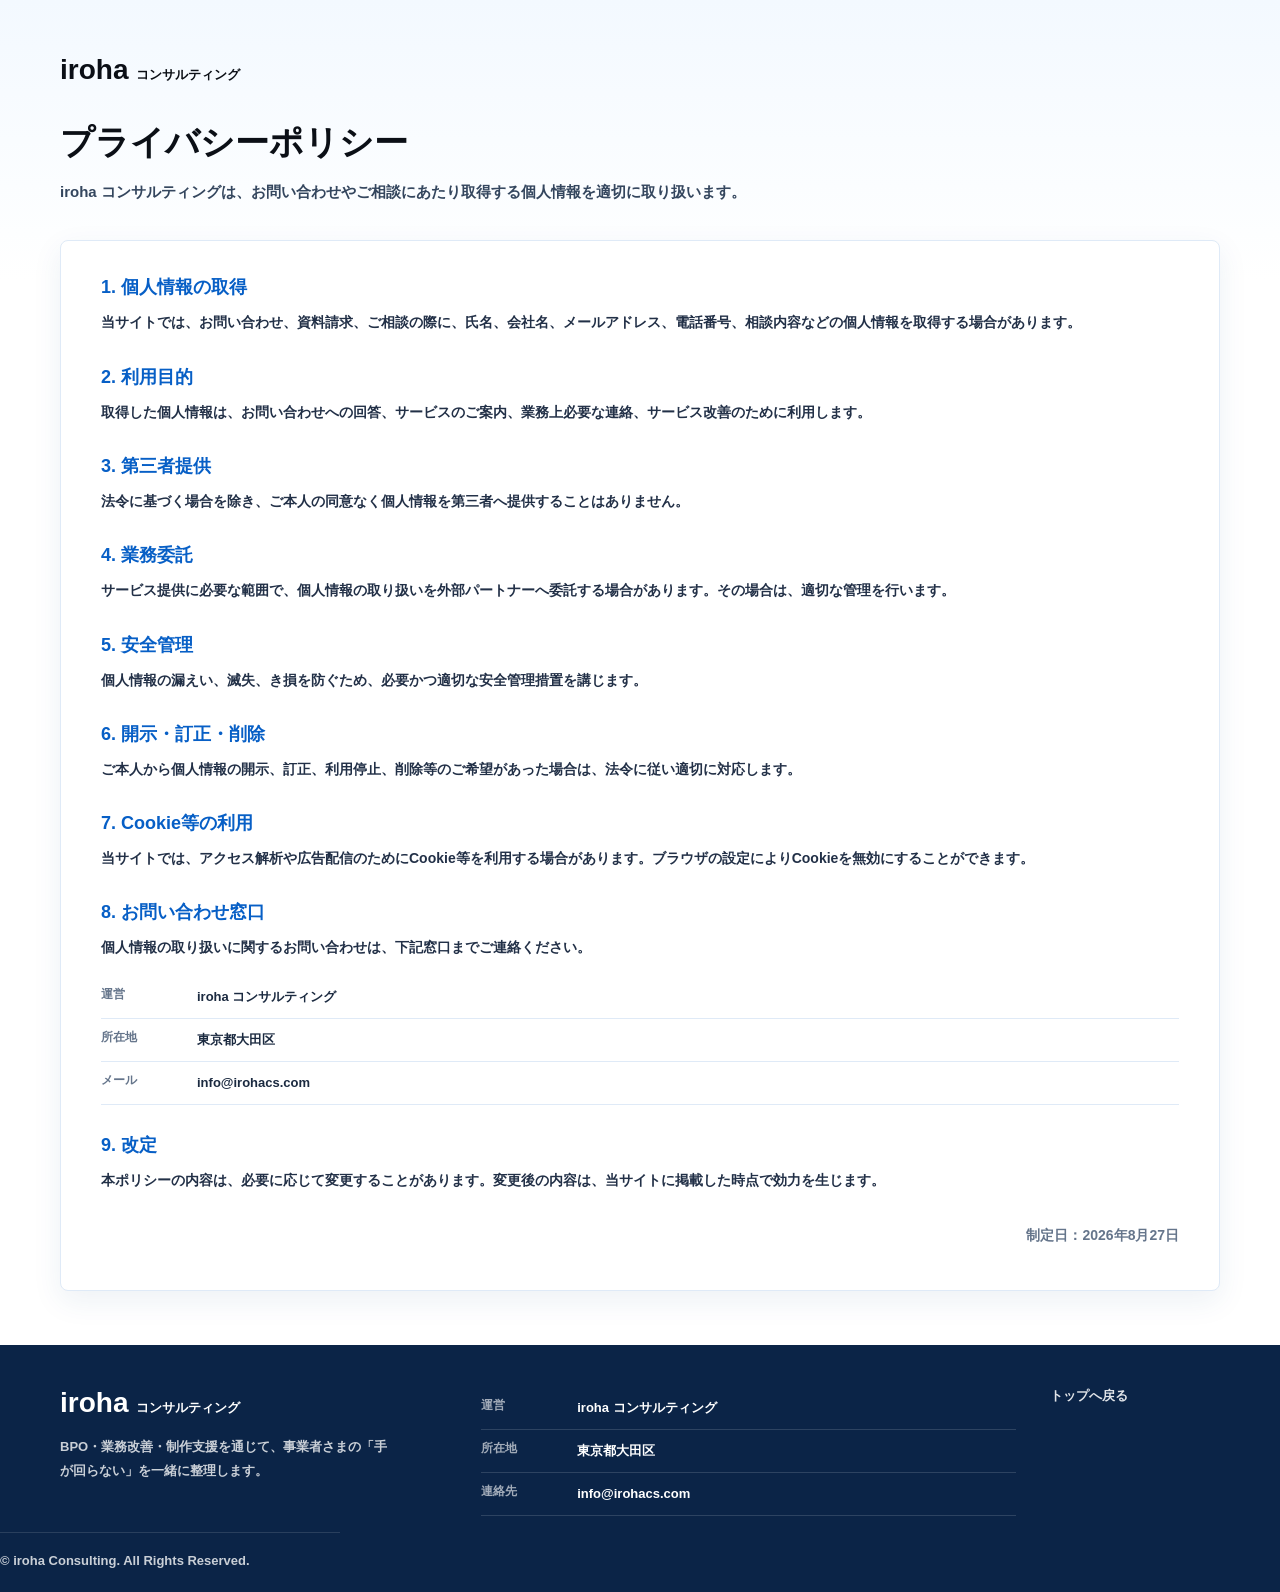
==== privacy.html @ c06291bd "Add files via upload" ====
<!doctype html>
<html lang="ja">
<head>
  <meta charset="utf-8">
  <meta name="viewport" content="width=device-width, initial-scale=1">
  <title>プライバシーポリシー | iroha コンサルティング</title>
  <script async src="https://www.googletagmanager.com/gtag/js?id=G-Z2BENWMJ21"></script>
  <script>
    window.dataLayer = window.dataLayer || [];
    function gtag(){dataLayer.push(arguments);}
    gtag('js', new Date());

    gtag('config', 'G-Z2BENWMJ21');
  </script>
  <link rel="stylesheet" href="./styles.css">
</head>
<body>
  <main class="policy-page">
    <section class="policy-hero">
      <div class="section-inner">
        <a class="policy-brand" href="./index.html">iroha <span>コンサルティング</span></a>
        <h1>プライバシーポリシー</h1>
        <p>iroha コンサルティングは、お問い合わせやご相談にあたり取得する個人情報を適切に取り扱います。</p>
      </div>
    </section>

    <section class="policy-body">
      <div class="section-inner policy-card">
        <h2>1. 個人情報の取得</h2>
        <p>当サイトでは、お問い合わせ、資料請求、ご相談の際に、氏名、会社名、メールアドレス、電話番号、相談内容などの個人情報を取得する場合があります。</p>

        <h2>2. 利用目的</h2>
        <p>取得した個人情報は、お問い合わせへの回答、サービスのご案内、業務上必要な連絡、サービス改善のために利用します。</p>

        <h2>3. 第三者提供</h2>
        <p>法令に基づく場合を除き、ご本人の同意なく個人情報を第三者へ提供することはありません。</p>

        <h2>4. 業務委託</h2>
        <p>サービス提供に必要な範囲で、個人情報の取り扱いを外部パートナーへ委託する場合があります。その場合は、適切な管理を行います。</p>

        <h2>5. 安全管理</h2>
        <p>個人情報の漏えい、滅失、き損を防ぐため、必要かつ適切な安全管理措置を講じます。</p>

        <h2>6. 開示・訂正・削除</h2>
        <p>ご本人から個人情報の開示、訂正、利用停止、削除等のご希望があった場合は、法令に従い適切に対応します。</p>

        <h2>7. Cookie等の利用</h2>
        <p>当サイトでは、アクセス解析や広告配信のためにCookie等を利用する場合があります。ブラウザの設定によりCookieを無効にすることができます。</p>

        <h2>8. お問い合わせ窓口</h2>
        <p>個人情報の取り扱いに関するお問い合わせは、下記窓口までご連絡ください。</p>
        <dl class="policy-contact">
          <div>
            <dt>運営</dt>
            <dd>iroha コンサルティング</dd>
          </div>
          <div>
            <dt>所在地</dt>
            <dd>東京都大田区</dd>
          </div>
          <div>
            <dt>メール</dt>
            <dd><a href="mailto:info@irohacs.com">info@irohacs.com</a></dd>
          </div>
        </dl>

        <h2>9. 改定</h2>
        <p>本ポリシーの内容は、必要に応じて変更することがあります。変更後の内容は、当サイトに掲載した時点で効力を生じます。</p>

        <p class="policy-date">制定日：2026年8月27日</p>
      </div>
    </section>
  </main>

  <footer class="site-footer">
    <div class="section-inner footer-grid">
      <div>
        <a class="footer-brand" href="./index.html">iroha <span>コンサルティング</span></a>
        <p>BPO・業務改善・制作支援を通じて、事業者さまの「手が回らない」を一緒に整理します。</p>
      </div>
      <dl class="company-list">
        <div>
          <dt>運営</dt>
          <dd>iroha コンサルティング</dd>
        </div>
        <div>
          <dt>所在地</dt>
          <dd>東京都大田区</dd>
        </div>
        <div>
          <dt>連絡先</dt>
          <dd><a href="mailto:info@irohacs.com">info@irohacs.com</a></dd>
        </div>
      </dl>
      <nav class="footer-links" aria-label="フッターナビゲーション">
        <a href="./index.html">トップへ戻る</a>
      </nav>
    </div>
    <p class="copyright">© iroha Consulting. All Rights Reserved.</p>
  </footer>
</body>
</html>
---- styles.css ----
:root {
  --blue: #075fc6;
  --blue-dark: #064ca2;
  --green: #3db565;
  --ink: #0b0f16;
  --muted: #5f6f85;
  --line: #dfeaf7;
  --soft: #f5faff;
  --yellow: #ffd565;
}

* {
  box-sizing: border-box;
}

body {
  margin: 0;
  color: var(--ink);
  background: #fff;
  font-family: -apple-system, BlinkMacSystemFont, "Hiragino Kaku Gothic ProN", "Yu Gothic", "YuGothic", "Noto Sans JP", sans-serif;
  letter-spacing: 0;
}

a {
  color: inherit;
  text-decoration: none;
}

.site-header {
  position: sticky;
  top: 0;
  z-index: 20;
  display: flex;
  align-items: center;
  gap: 32px;
  min-height: 72px;
  padding: 0 42px;
  background: rgba(255, 255, 255, .92);
  border-bottom: 1px solid rgba(222, 232, 246, .7);
  backdrop-filter: blur(14px);
}

.brand {
  display: inline-flex;
  align-items: baseline;
  gap: 8px;
  min-width: max-content;
}

.brand-main {
  font-size: 28px;
  font-weight: 800;
}

.brand-sub {
  font-size: 13px;
  font-weight: 700;
}

.nav {
  display: flex;
  align-items: center;
  justify-content: center;
  gap: 46px;
  width: 100%;
  font-size: 13px;
  font-weight: 700;
}

.nav a {
  position: relative;
  padding: 28px 0;
}

.nav a:first-child::after {
  position: absolute;
  right: 12px;
  bottom: 0;
  left: 12px;
  height: 3px;
  content: "";
  background: var(--blue);
  border-radius: 999px 999px 0 0;
}

.header-cta,
.hero-button {
  display: inline-flex;
  align-items: center;
  justify-content: center;
  min-height: 46px;
  padding: 0 26px;
  color: #fff;
  font-size: 14px;
  font-weight: 800;
  white-space: nowrap;
  background: linear-gradient(180deg, #0d6ee4, #0053bc);
  border-radius: 999px;
  box-shadow: 0 10px 26px rgba(6, 93, 201, .24);
}

.header-cta span {
  margin-left: 10px;
  font-size: 8px;
}

.hero {
  max-width: 1240px;
  margin: 0 auto;
  padding: 0 40px;
}

.breadcrumb {
  margin-bottom: 10px;
  color: #40516a;
  font-size: 12px;
  font-weight: 700;
}

.hero-crop {
  position: relative;
  overflow: hidden;
  aspect-ratio: 2033 / 690;
}

.hero-image {
  display: block;
  width: 100%;
  height: auto;
  transform: translateY(-5.4%);
}

.image-link {
  position: absolute;
  display: block;
  border-radius: 999px;
}

.image-link:focus-visible {
  outline: 3px solid rgba(255, 213, 101, .9);
  outline-offset: 3px;
}

.hero-consult-link {
  left: 3.7%;
  top: 79.3%;
  width: 20.4%;
  height: 10.8%;
}

.hero-download-link {
  left: 26%;
  top: 79.3%;
  width: 21.5%;
  height: 10.8%;
}

.section-band {
  background: linear-gradient(180deg, #eef7ff 0%, #fff 54%);
}

.section-inner {
  width: min(1160px, calc(100% - 48px));
  margin: 0 auto;
}

.intro {
  padding: 30px 0 28px;
  text-align: center;
}

.intro h1,
.services h2,
.reasons h2,
.other-services h2 {
  margin: 0;
  font-size: 25px;
  line-height: 1.45;
  font-weight: 900;
}

.intro h1 span {
  color: var(--blue);
  text-decoration: underline;
  text-decoration-color: var(--yellow);
  text-decoration-thickness: 8px;
  text-underline-offset: -3px;
}

.intro p {
  margin: 14px auto 26px;
  font-size: 15px;
  font-weight: 700;
  line-height: 1.8;
}

.step-grid {
  display: grid;
  grid-template-columns: repeat(3, minmax(0, 1fr));
  gap: 12px;
}

.step-card {
  overflow: hidden;
  background: #fff;
  border: 1px solid var(--line);
  border-radius: 8px;
  box-shadow: 0 8px 24px rgba(26, 75, 122, .08);
}

.step-card img {
  display: block;
  width: 100%;
  height: 176px;
  object-fit: cover;
}

.services {
  padding: 12px 0 36px;
}

.services-layout {
  display: grid;
  grid-template-columns: minmax(0, 1fr) 300px;
  gap: 32px;
  align-items: center;
}

.services h2,
.reasons h2,
.other-services h2 {
  margin-bottom: 20px;
  text-align: center;
  font-size: 20px;
  text-decoration: underline;
  text-decoration-color: var(--yellow);
  text-decoration-thickness: 7px;
  text-underline-offset: -3px;
}

.service-grid {
  display: grid;
  grid-template-columns: repeat(5, minmax(0, 1fr));
  gap: 10px;
}

.service-grid article {
  display: grid;
  place-items: center;
  min-height: 94px;
  padding: 14px 8px;
  text-align: center;
  background: #fff;
  border: 1px solid var(--line);
  border-radius: 8px;
  box-shadow: 0 7px 20px rgba(26, 75, 122, .06);
}

.icon,
.reason-icon {
  display: grid;
  place-items: center;
  width: 38px;
  height: 38px;
  margin-bottom: 7px;
  color: var(--blue);
  font-size: 28px;
  line-height: 1;
}

.service-grid strong {
  font-size: 12px;
  line-height: 1.5;
}

.talk {
  position: relative;
  display: grid;
  place-items: center;
  min-height: 220px;
  overflow: hidden;
}

.talk-art {
  display: none;
}

.bubble {
  position: relative;
  z-index: 2;
  display: inline-block;
  margin: 0;
  padding: 26px 28px;
  font-size: 15px;
  font-weight: 800;
  line-height: 1.9;
  text-align: center;
  background: #fff;
  border: 1.5px solid #111;
  border-radius: 50%;
}

.reasons {
  padding: 22px 0 36px;
  background: linear-gradient(180deg, #fff, #f4fbff);
}

.reason-grid {
  display: grid;
  grid-template-columns: repeat(4, minmax(0, 1fr));
  gap: 12px;
}

.reason-grid article {
  min-height: 132px;
  padding: 22px 20px 18px;
  background: #fff;
  border: 1px solid var(--line);
  border-radius: 8px;
  box-shadow: 0 7px 20px rgba(26, 75, 122, .06);
}

.reason-grid h3 {
  margin: 0 0 6px;
  color: var(--blue);
  font-size: 15px;
}

.reason-grid p {
  margin: 0 0 12px;
  font-size: 12px;
  font-weight: 700;
  line-height: 1.75;
}

.reason-grid small {
  display: inline-flex;
  padding: 3px 11px;
  font-size: 10px;
  font-weight: 900;
  background: var(--yellow);
  border-radius: 999px;
}

.other-services {
  padding: 28px 0 44px;
}

.other-lead {
  max-width: 760px;
  margin: -8px auto 22px;
  color: #26364a;
  font-size: 14px;
  font-weight: 700;
  line-height: 1.9;
  text-align: center;
}

.other-grid {
  display: grid;
  grid-template-columns: repeat(5, minmax(0, 1fr));
  gap: 12px;
}

.other-grid article {
  min-height: 168px;
  padding: 22px 16px 18px;
  background:
    linear-gradient(180deg, rgba(255, 247, 222, .55), rgba(255, 255, 255, 0) 58%),
    #fff;
  border: 1px solid var(--line);
  border-radius: 8px;
  box-shadow: 0 7px 20px rgba(26, 75, 122, .06);
}

.other-icon {
  display: grid;
  place-items: center;
  width: 44px;
  height: 44px;
  margin-bottom: 12px;
  color: var(--blue);
  font-size: 22px;
  font-weight: 900;
  line-height: 1;
  border: 2px solid #cbe0fb;
  border-radius: 50%;
}

.other-grid h3 {
  margin: 0 0 8px;
  color: var(--blue);
  font-size: 15px;
}

.other-grid p {
  margin: 0;
  color: #223047;
  font-size: 12px;
  font-weight: 700;
  line-height: 1.75;
}

.bottom-cta {
  padding: 0 0 44px;
}

.bottom-cta img {
  display: block;
  width: 100%;
  height: auto;
  border-radius: 8px;
}

.cta-panel {
  position: relative;
}

.cta-consult-link {
  left: 26.8%;
  top: 57.1%;
  width: 29%;
  height: 16.2%;
}

.cta-line-link {
  left: 58%;
  top: 58.8%;
  width: 25.2%;
  height: 15%;
}

.image-link.is-disabled {
  cursor: default;
  pointer-events: none;
}

.site-footer {
  padding: 42px 0 18px;
  color: #fff;
  background: #0b2447;
}

.footer-grid {
  display: grid;
  grid-template-columns: 1.05fr 1.45fr auto;
  gap: 34px;
  align-items: start;
}

.footer-brand,
.policy-brand {
  display: inline-flex;
  align-items: baseline;
  gap: 8px;
  font-size: 28px;
  font-weight: 900;
}

.footer-brand span,
.policy-brand span {
  font-size: 13px;
  font-weight: 800;
}

.site-footer p {
  max-width: 340px;
  margin: 16px 0 0;
  color: rgba(255, 255, 255, .78);
  font-size: 13px;
  font-weight: 700;
  line-height: 1.9;
}

.company-list,
.policy-contact {
  margin: 0;
}

.company-list div,
.policy-contact div {
  display: grid;
  grid-template-columns: 82px 1fr;
  gap: 14px;
  padding: 10px 0;
  border-bottom: 1px solid rgba(255, 255, 255, .14);
}

.company-list dt,
.policy-contact dt {
  color: rgba(255, 255, 255, .62);
  font-size: 12px;
  font-weight: 800;
}

.company-list dd,
.policy-contact dd {
  margin: 0;
  font-size: 13px;
  font-weight: 800;
  line-height: 1.7;
}

.footer-links {
  display: grid;
  gap: 12px;
  min-width: 170px;
  font-size: 13px;
  font-weight: 800;
}

.footer-links a {
  color: rgba(255, 255, 255, .88);
}

.copyright {
  width: min(1160px, calc(100% - 48px));
  margin: 26px auto 0;
  padding-top: 16px;
  color: rgba(255, 255, 255, .55);
  font-size: 11px;
  font-weight: 700;
  border-top: 1px solid rgba(255, 255, 255, .12);
}

.policy-page {
  background: linear-gradient(180deg, #f3f9ff 0, #fff 280px);
}

.policy-hero {
  padding: 54px 0 34px;
}

.policy-brand {
  margin-bottom: 34px;
  color: var(--ink);
}

.policy-hero h1 {
  margin: 0 0 12px;
  font-size: 34px;
  line-height: 1.35;
}

.policy-hero p {
  max-width: 760px;
  margin: 0;
  color: #34465e;
  font-size: 15px;
  font-weight: 700;
  line-height: 1.9;
}

.policy-body {
  padding: 0 0 54px;
}

.policy-card {
  padding: 34px 40px 40px;
  background: #fff;
  border: 1px solid var(--line);
  border-radius: 8px;
  box-shadow: 0 10px 30px rgba(26, 75, 122, .08);
}

.policy-card h2 {
  margin: 28px 0 10px;
  color: var(--blue);
  font-size: 18px;
}

.policy-card h2:first-child {
  margin-top: 0;
}

.policy-card p {
  margin: 0;
  color: #223047;
  font-size: 14px;
  font-weight: 700;
  line-height: 1.95;
}

.policy-card .policy-contact {
  margin: 14px 0 0;
}

.policy-card .policy-contact div {
  border-bottom-color: var(--line);
}

.policy-card .policy-contact dt {
  color: #65758b;
}

.policy-card .policy-contact dd {
  color: #1b2a40;
}

.policy-date {
  margin-top: 28px !important;
  color: #65758b !important;
  text-align: right;
}

@media (max-width: 980px) {
  .site-header {
    flex-wrap: wrap;
    gap: 14px;
    padding: 14px 22px;
  }

  .nav {
    order: 3;
    justify-content: flex-start;
    gap: 24px;
    overflow-x: auto;
    font-size: 12px;
  }

  .nav a {
    padding: 8px 0 12px;
  }

  .hero {
    padding: 16px 18px 0;
  }

  .step-grid {
    grid-template-columns: 1fr;
  }

  .step-card img {
    height: auto;
  }

  .services-layout {
    grid-template-columns: 1fr;
  }

  .service-grid,
  .reason-grid,
  .other-grid {
    grid-template-columns: repeat(2, minmax(0, 1fr));
  }

  .talk {
    display: none;
  }

  .footer-grid {
    grid-template-columns: 1fr;
  }
}

@media (max-width: 640px) {
  .brand-main {
    font-size: 24px;
  }

  .header-cta {
    width: 100%;
  }

  .section-inner {
    width: min(100% - 28px, 1160px);
  }

  .intro h1 {
    font-size: 20px;
  }

  .intro p {
    font-size: 13px;
  }

  .service-grid,
  .reason-grid,
  .other-grid {
    grid-template-columns: 1fr;
  }

  .policy-card {
    padding: 26px 20px 30px;
  }

  .company-list div,
  .policy-contact div {
    grid-template-columns: 1fr;
    gap: 4px;
  }
}
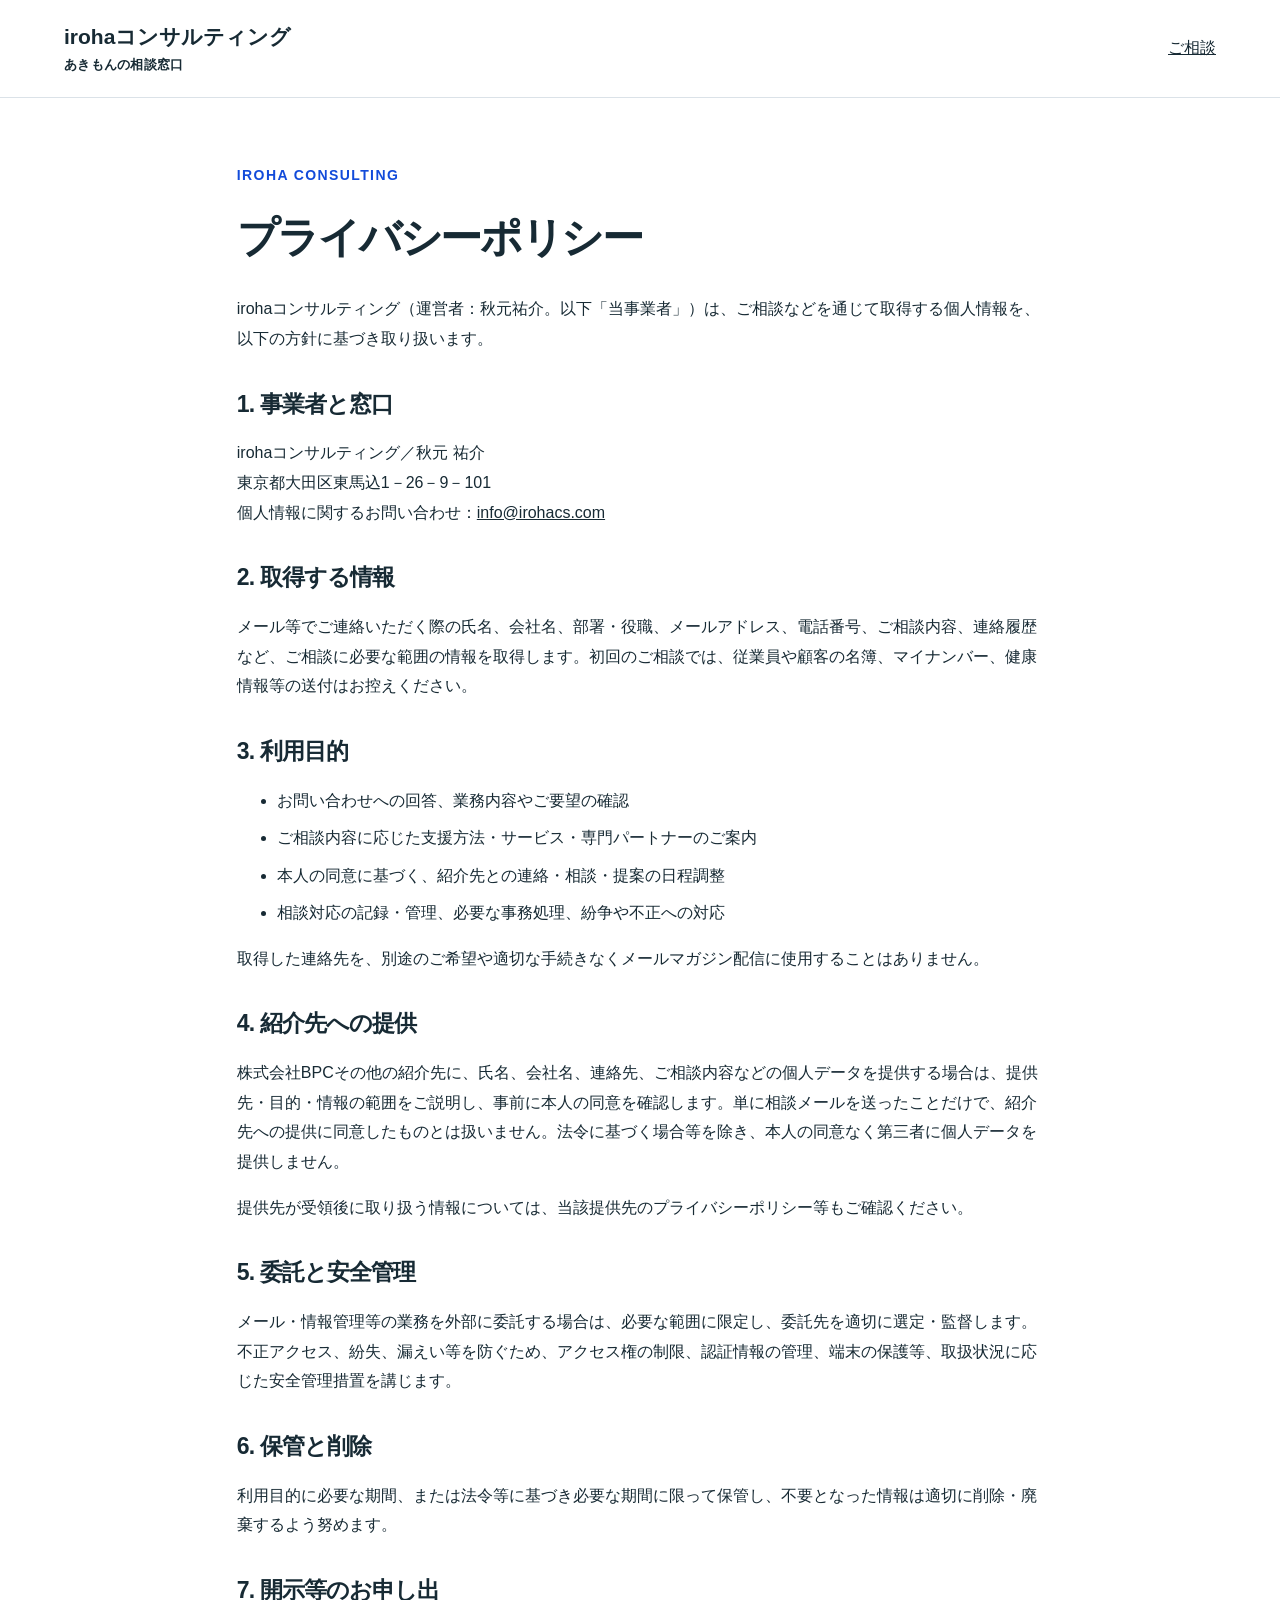
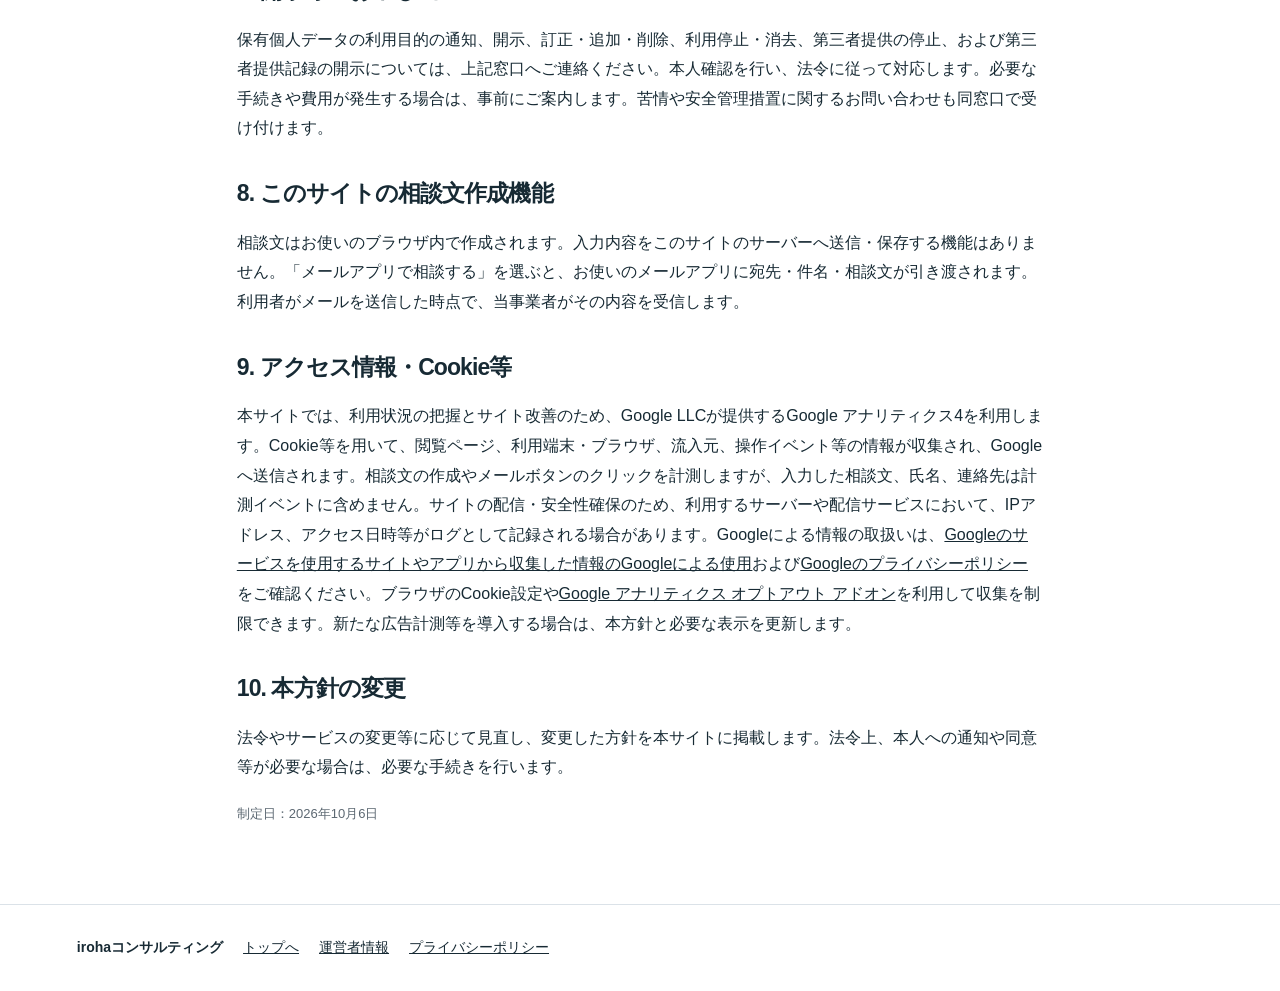
==== commit bd4ef22c: "Add files via upload" ====
--- a/privacy.html
+++ b/privacy.html
@@ -1,102 +1,19 @@
-<!doctype html>
-<html lang="ja">
-<head>
-  <meta charset="utf-8">
-  <meta name="viewport" content="width=device-width, initial-scale=1">
-  <title>プライバシーポリシー | iroha コンサルティング</title>
-  <script async src="https://www.googletagmanager.com/gtag/js?id=G-Z2BENWMJ21"></script>
-  <script>
-    window.dataLayer = window.dataLayer || [];
-    function gtag(){dataLayer.push(arguments);}
-    gtag('js', new Date());
-
-    gtag('config', 'G-Z2BENWMJ21');
-  </script>
-  <link rel="stylesheet" href="./styles.css">
-</head>
-<body>
-  <main class="policy-page">
-    <section class="policy-hero">
-      <div class="section-inner">
-        <a class="policy-brand" href="./index.html">iroha <span>コンサルティング</span></a>
-        <h1>プライバシーポリシー</h1>
-        <p>iroha コンサルティングは、お問い合わせやご相談にあたり取得する個人情報を適切に取り扱います。</p>
-      </div>
-    </section>
-
-    <section class="policy-body">
-      <div class="section-inner policy-card">
-        <h2>1. 個人情報の取得</h2>
-        <p>当サイトでは、お問い合わせ、資料請求、ご相談の際に、氏名、会社名、メールアドレス、電話番号、相談内容などの個人情報を取得する場合があります。</p>
-
-        <h2>2. 利用目的</h2>
-        <p>取得した個人情報は、お問い合わせへの回答、サービスのご案内、業務上必要な連絡、サービス改善のために利用します。</p>
-
-        <h2>3. 第三者提供</h2>
-        <p>法令に基づく場合を除き、ご本人の同意なく個人情報を第三者へ提供することはありません。</p>
-
-        <h2>4. 業務委託</h2>
-        <p>サービス提供に必要な範囲で、個人情報の取り扱いを外部パートナーへ委託する場合があります。その場合は、適切な管理を行います。</p>
-
-        <h2>5. 安全管理</h2>
-        <p>個人情報の漏えい、滅失、き損を防ぐため、必要かつ適切な安全管理措置を講じます。</p>
-
-        <h2>6. 開示・訂正・削除</h2>
-        <p>ご本人から個人情報の開示、訂正、利用停止、削除等のご希望があった場合は、法令に従い適切に対応します。</p>
-
-        <h2>7. Cookie等の利用</h2>
-        <p>当サイトでは、アクセス解析や広告配信のためにCookie等を利用する場合があります。ブラウザの設定によりCookieを無効にすることができます。</p>
-
-        <h2>8. お問い合わせ窓口</h2>
-        <p>個人情報の取り扱いに関するお問い合わせは、下記窓口までご連絡ください。</p>
-        <dl class="policy-contact">
-          <div>
-            <dt>運営</dt>
-            <dd>iroha コンサルティング</dd>
-          </div>
-          <div>
-            <dt>所在地</dt>
-            <dd>東京都大田区</dd>
-          </div>
-          <div>
-            <dt>メール</dt>
-            <dd><a href="mailto:info@irohacs.com">info@irohacs.com</a></dd>
-          </div>
-        </dl>
-
-        <h2>9. 改定</h2>
-        <p>本ポリシーの内容は、必要に応じて変更することがあります。変更後の内容は、当サイトに掲載した時点で効力を生じます。</p>
-
-        <p class="policy-date">制定日：2026年8月27日</p>
-      </div>
-    </section>
-  </main>
-
-  <footer class="site-footer">
-    <div class="section-inner footer-grid">
-      <div>
-        <a class="footer-brand" href="./index.html">iroha <span>コンサルティング</span></a>
-        <p>BPO・業務改善・制作支援を通じて、事業者さまの「手が回らない」を一緒に整理します。</p>
-      </div>
-      <dl class="company-list">
-        <div>
-          <dt>運営</dt>
-          <dd>iroha コンサルティング</dd>
-        </div>
-        <div>
-          <dt>所在地</dt>
-          <dd>東京都大田区</dd>
-        </div>
-        <div>
-          <dt>連絡先</dt>
-          <dd><a href="mailto:info@irohacs.com">info@irohacs.com</a></dd>
-        </div>
-      </dl>
-      <nav class="footer-links" aria-label="フッターナビゲーション">
-        <a href="./index.html">トップへ戻る</a>
-      </nav>
-    </div>
-    <p class="copyright">© iroha Consulting. All Rights Reserved.</p>
-  </footer>
-</body>
-</html>
+<!doctype html><html lang="ja"><head><!-- Google tag (gtag.js) -->
+<script async src="https://www.googletagmanager.com/gtag/js?id=G-Z2BENWMJ21"></script>
+<script>
+window.dataLayer = window.dataLayer || [];
+function gtag(){dataLayer.push(arguments);}
+gtag('js', new Date());
+gtag('config', 'G-Z2BENWMJ21');
+</script>
+<meta charset="utf-8"><meta name="viewport" content="width=device-width,initial-scale=1"><title>プライバシーポリシー｜irohaコンサルティング</title><link rel="icon" href="favicon.svg"><link rel="stylesheet" href="style.css"><link rel="canonical" href="https://irohacs.com/bpo/privacy.html"></head><body><header><a class="brand" href="index.html">irohaコンサルティング<span>あきもんの相談窓口</span></a><a href="index.html#consult">ご相談</a></header><main class="legal"><p class="eyebrow">IROHA CONSULTING</p><h1>プライバシーポリシー</h1><p>irohaコンサルティング（運営者：秋元祐介。以下「当事業者」）は、ご相談などを通じて取得する個人情報を、以下の方針に基づき取り扱います。</p>
+<h2>1. 事業者と窓口</h2><p>irohaコンサルティング／秋元 祐介<br>東京都大田区東馬込1－26－9－101<br>個人情報に関するお問い合わせ：<a href="mailto:info@irohacs.com">info@irohacs.com</a></p>
+<h2>2. 取得する情報</h2><p>メール等でご連絡いただく際の氏名、会社名、部署・役職、メールアドレス、電話番号、ご相談内容、連絡履歴など、ご相談に必要な範囲の情報を取得します。初回のご相談では、従業員や顧客の名簿、マイナンバー、健康情報等の送付はお控えください。</p>
+<h2>3. 利用目的</h2><ul><li>お問い合わせへの回答、業務内容やご要望の確認</li><li>ご相談内容に応じた支援方法・サービス・専門パートナーのご案内</li><li>本人の同意に基づく、紹介先との連絡・相談・提案の日程調整</li><li>相談対応の記録・管理、必要な事務処理、紛争や不正への対応</li></ul><p>取得した連絡先を、別途のご希望や適切な手続きなくメールマガジン配信に使用することはありません。</p>
+<h2>4. 紹介先への提供</h2><p>株式会社BPCその他の紹介先に、氏名、会社名、連絡先、ご相談内容などの個人データを提供する場合は、提供先・目的・情報の範囲をご説明し、事前に本人の同意を確認します。単に相談メールを送ったことだけで、紹介先への提供に同意したものとは扱いません。法令に基づく場合等を除き、本人の同意なく第三者に個人データを提供しません。</p><p>提供先が受領後に取り扱う情報については、当該提供先のプライバシーポリシー等もご確認ください。</p>
+<h2>5. 委託と安全管理</h2><p>メール・情報管理等の業務を外部に委託する場合は、必要な範囲に限定し、委託先を適切に選定・監督します。不正アクセス、紛失、漏えい等を防ぐため、アクセス権の制限、認証情報の管理、端末の保護等、取扱状況に応じた安全管理措置を講じます。</p>
+<h2>6. 保管と削除</h2><p>利用目的に必要な期間、または法令等に基づき必要な期間に限って保管し、不要となった情報は適切に削除・廃棄するよう努めます。</p>
+<h2>7. 開示等のお申し出</h2><p>保有個人データの利用目的の通知、開示、訂正・追加・削除、利用停止・消去、第三者提供の停止、および第三者提供記録の開示については、上記窓口へご連絡ください。本人確認を行い、法令に従って対応します。必要な手続きや費用が発生する場合は、事前にご案内します。苦情や安全管理措置に関するお問い合わせも同窓口で受け付けます。</p>
+<h2>8. このサイトの相談文作成機能</h2><p>相談文はお使いのブラウザ内で作成されます。入力内容をこのサイトのサーバーへ送信・保存する機能はありません。「メールアプリで相談する」を選ぶと、お使いのメールアプリに宛先・件名・相談文が引き渡されます。利用者がメールを送信した時点で、当事業者がその内容を受信します。</p>
+<h2>9. アクセス情報・Cookie等</h2><p>本サイトでは、利用状況の把握とサイト改善のため、Google LLCが提供するGoogle アナリティクス4を利用します。Cookie等を用いて、閲覧ページ、利用端末・ブラウザ、流入元、操作イベント等の情報が収集され、Googleへ送信されます。相談文の作成やメールボタンのクリックを計測しますが、入力した相談文、氏名、連絡先は計測イベントに含めません。サイトの配信・安全性確保のため、利用するサーバーや配信サービスにおいて、IPアドレス、アクセス日時等がログとして記録される場合があります。Googleによる情報の取扱いは、<a href="https://policies.google.com/technologies/partner-sites?hl=ja" target="_blank" rel="noopener">Googleのサービスを使用するサイトやアプリから収集した情報のGoogleによる使用</a>および<a href="https://policies.google.com/privacy?hl=ja" target="_blank" rel="noopener">Googleのプライバシーポリシー</a>をご確認ください。ブラウザのCookie設定や<a href="https://tools.google.com/dlpage/gaoptout?hl=ja" target="_blank" rel="noopener">Google アナリティクス オプトアウト アドオン</a>を利用して収集を制限できます。新たな広告計測等を導入する場合は、本方針と必要な表示を更新します。</p>
+<h2>10. 本方針の変更</h2><p>法令やサービスの変更等に応じて見直し、変更した方針を本サイトに掲載します。法令上、本人への通知や同意等が必要な場合は、必要な手続きを行います。</p><p class="note">制定日：2026年10月6日</p></main><footer><b>irohaコンサルティング</b><a href="index.html">トップへ</a><a href="operator.html">運営者情報</a><a href="privacy.html">プライバシーポリシー</a></footer></body></html>
--- a/style.css
+++ b/style.css
@@ -0,0 +1,3 @@
+:root{--ink:#172a34;--blue:#124bda;--yellow:#f8ef59;--line:#dbe2e8}*{box-sizing:border-box}html{scroll-behavior:smooth;scroll-padding-top:100px}body{margin:0;color:var(--ink);background:#fff;font-family:"Noto Sans JP","Yu Gothic",Meiryo,sans-serif;line-height:1.85}a{color:inherit}header{display:flex;align-items:center;gap:36px;padding:22px 5%;border-bottom:1px solid var(--line);background:#fff}.brand{text-decoration:none;font-size:21px;font-weight:900;line-height:1.4;margin-right:auto}.brand span{display:block;font-size:11px;letter-spacing:.18em;margin-top:5px}.nav{font-size:14px;text-decoration:none}.button{display:inline-flex;justify-content:center;align-items:center;background:var(--blue);color:#fff;border:0;border-radius:5px;padding:17px 26px;text-decoration:none;font:700 16px/1.6 inherit;cursor:pointer;min-height:52px}.button.small{font-size:14px;padding:11px 18px}.button:hover{background:#0d36a0}section{padding:84px max(6%,calc((100vw - 1180px)/2))}.hero{display:grid;grid-template-columns:1.15fr 1fr;gap:65px;padding-top:68px;padding-bottom:70px;background:linear-gradient(115deg,#fff 62%,#f0f5ff 62%)}.eyebrow{font-weight:700;font-size:14px;letter-spacing:.1em;color:var(--blue);margin:0 0 20px}h1{font-size:clamp(36px,4.2vw,62px);line-height:1.45;letter-spacing:-.055em;margin:0 0 25px;font-weight:900}.marker{background:linear-gradient(transparent 73%,var(--yellow) 73%)}.lead{font-size:17px;margin-bottom:28px}.note{font-size:13px;color:#5c6872;margin-top:20px}.board{align-self:center;background:var(--ink);padding:28px;transform:rotate(2deg);box-shadow:14px 17px 0 #dbe5f7;border-radius:8px;color:#fff}.board-head{display:flex;justify-content:space-between;font-size:16px;margin-bottom:22px}.board-head span{color:var(--yellow);font-size:12px;letter-spacing:.1em}.task{color:var(--ink);background:#fff;margin-top:14px;padding:20px;border-radius:3px;position:relative}.task b{display:block;font-size:19px}.task span{display:block;font-size:14px;color:#5c6872}.task em{display:block;text-align:right;font-size:14px;color:#ba4222;font-style:normal;font-weight:700;margin-top:7px}.board-bottom{font-size:24px;line-height:1.6;font-weight:800;padding-top:23px;color:var(--yellow)}.strip{display:flex;justify-content:center;flex-wrap:wrap;gap:15px 45px;background:var(--blue);color:#fff;padding:22px;font-weight:700;font-size:15px}h2{font-size:clamp(27px,3vw,42px);line-height:1.6;letter-spacing:-.04em;margin:0 0 22px}.intro{color:#586570;margin-bottom:35px}.grid{display:grid;grid-template-columns:repeat(2,1fr);gap:20px}.grid article{border:1px solid var(--line);padding:28px;position:relative}.num{font:700 14px monospace;color:var(--blue)}h3{font-size:20px;margin:10px 0}.grid p{font-size:16px;color:#53616b}.tag{font-size:13px;font-weight:700;background:#eff3fc;padding:5px 12px}.dark{background:var(--ink);color:#fff}.dark .eyebrow{color:var(--yellow)}.role{display:grid;grid-template-columns:1fr 1fr;gap:65px;margin-top:36px}.name{font-size:30px;font-weight:800;margin:0 0 20px}.name span{font-size:16px;margin-left:12px}.partner{border-left:3px solid var(--yellow);padding-left:28px}.partner>span{font-size:13px;color:#c0ccd2}.partner a{font-size:14px}.dark .note{color:#bdc9d1}.steps{display:grid;grid-template-columns:repeat(3,1fr);gap:35px;margin-top:35px}.steps b{font:700 35px monospace;color:var(--blue)}.steps p{color:#586570}.consult{background:#eef3ff;display:grid;grid-template-columns:1fr 1.1fr;gap:55px}.consult form{background:#fff;padding:30px;border-radius:6px}fieldset{border:0;padding:0;margin:0 0 20px}legend,.field{font-size:15px;font-weight:700}.choices{display:flex;flex-wrap:wrap;gap:10px;margin-top:12px}.choices label{border:1px solid var(--line);padding:9px;font-size:14px;cursor:pointer}.choices label:has(input:checked){background:#edf2ff;border-color:var(--blue)}input{accent-color:var(--blue);margin-right:8px}.field{display:block;margin:18px 0}textarea,select{display:block;width:100%;padding:12px;border:1px solid #9daab4;border-radius:3px;margin-top:9px;background:#fff;color:var(--ink);font:400 16px/1.7 inherit}textarea{resize:vertical}#result{border-top:1px solid var(--line);margin-top:25px}.copy{padding:10px 20px;background:#fff;border:1px solid var(--blue);color:var(--blue);font-size:15px;cursor:pointer}#status{font-size:13px}.faq details{padding:20px 0;border-bottom:1px solid var(--line)}summary{font-weight:700;cursor:pointer}details p{color:#566570}footer{padding:30px 6%;display:flex;gap:20px;flex-wrap:wrap;border-top:1px solid var(--line);font-size:14px}footer small{width:100%;font-size:12px;color:#68757c}:focus-visible{outline:3px solid #ed982e;outline-offset:4px}@media(max-width:800px){header{padding:16px 5%;gap:10px}.brand{font-size:17px}.nav{display:none}.button.small{font-size:12px;padding:9px}.hero{grid-template-columns:1fr;gap:36px;background:#fff;padding-top:40px}section{padding:55px 6%}h1{font-size:38px}.board{transform:none;margin:0 6px 8px 0}.grid,.role,.consult{grid-template-columns:1fr;gap:24px}.steps{grid-template-columns:1fr;gap:10px}.steps>div{border-top:1px solid var(--line);padding-top:18px}.consult form{padding:22px}.strip{gap:10px 20px;font-size:13px}h2{font-size:29px}}@media(prefers-reduced-motion:reduce){html{scroll-behavior:auto}}
+
+.legal{max-width:960px;margin:0 auto;padding:65px 6%;overflow-wrap:anywhere}.legal h1{font-size:clamp(27px,4vw,42px)}.legal h2{font-size:23px;margin:32px 0 12px}.legal dl{margin:30px 0}.legal dt{font-weight:700;border-top:1px solid var(--line);padding-top:20px}.legal dd{margin:6px 0 20px}.legal li{margin-bottom:8px}.brand span{font-size:13px;letter-spacing:.02em}#email{margin:0 0 12px}footer a{overflow-wrap:anywhere}
